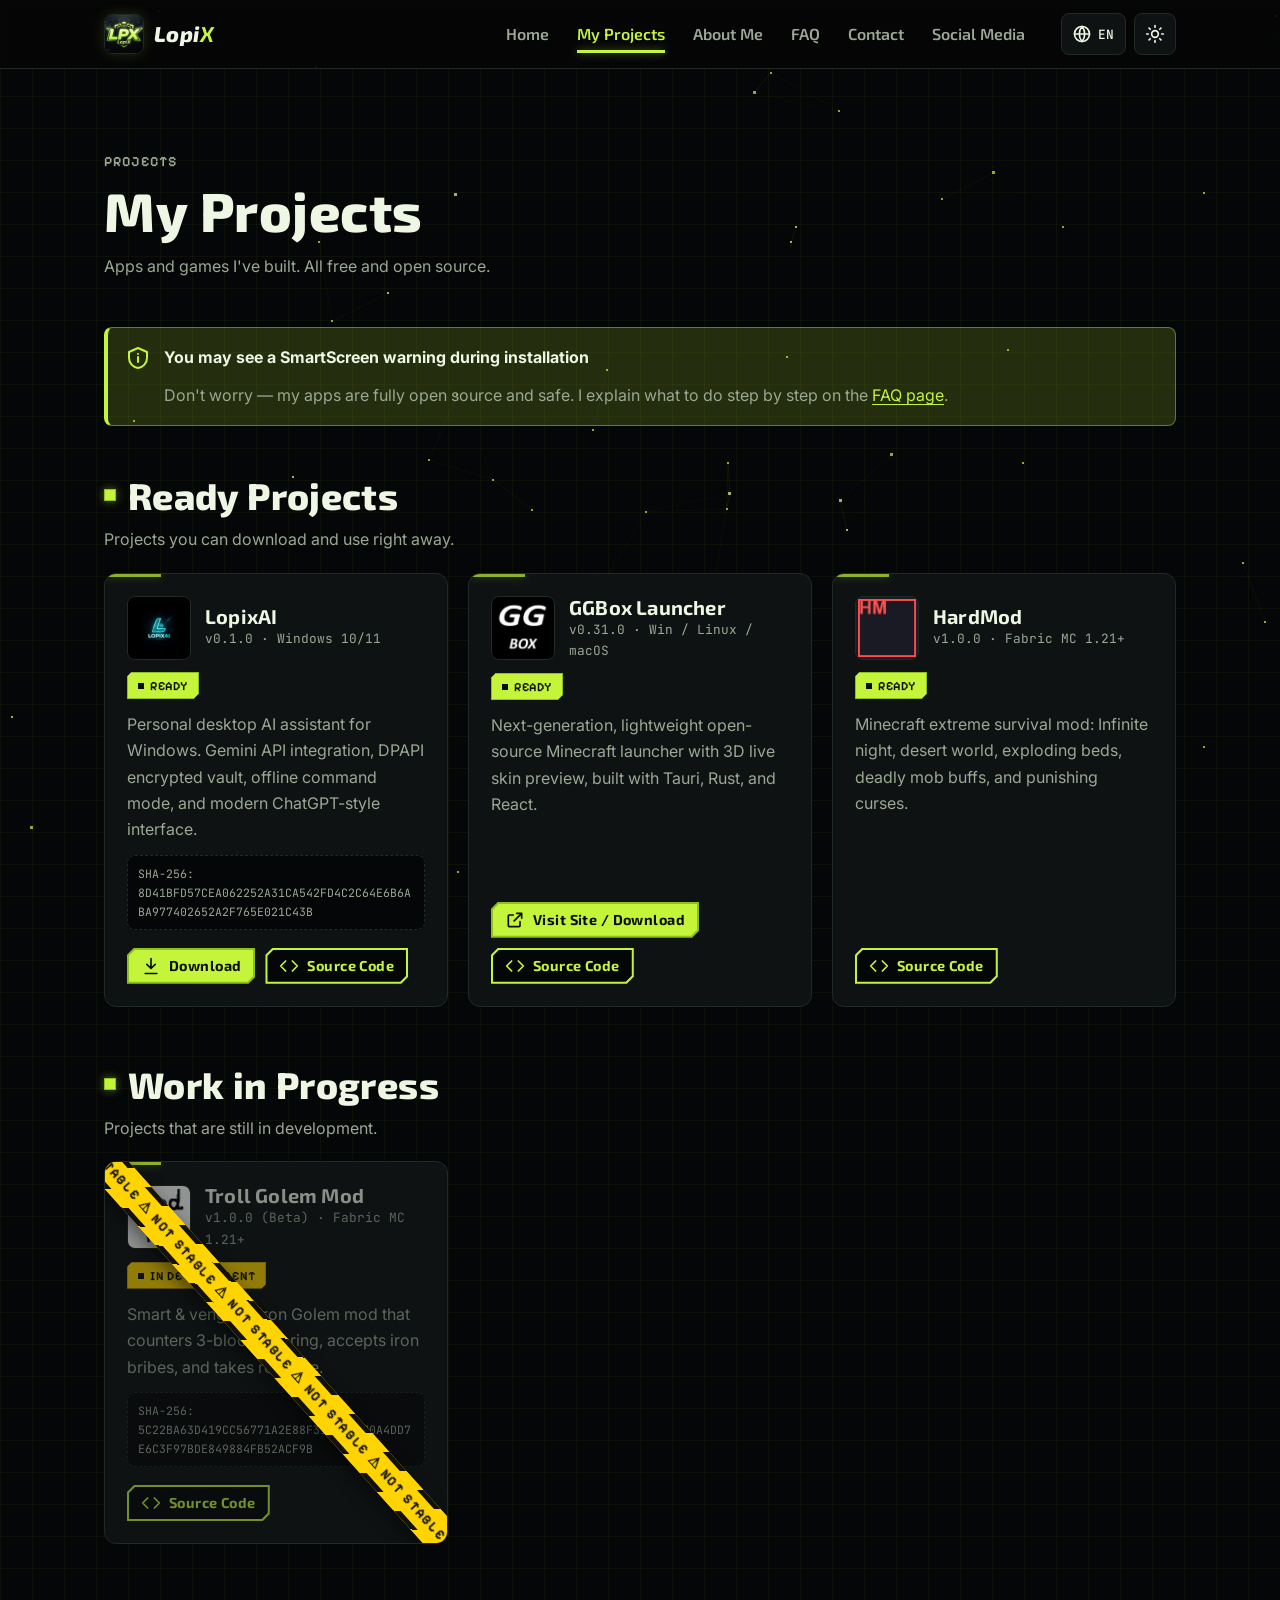
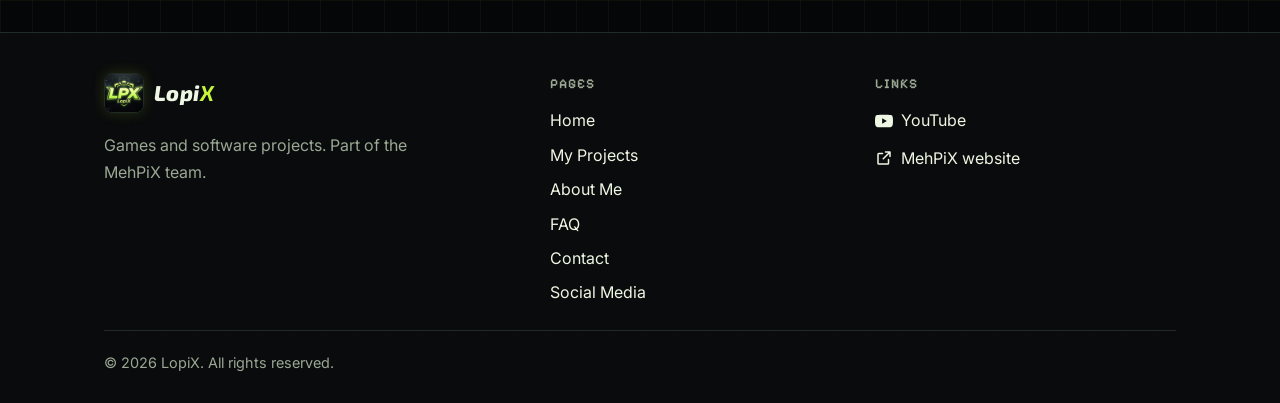
==== projelerim.html @ 720c4a27 "feat: LopiX resmi web sitesi ve projeleri yayinlandi (v1.0.0)" ====
﻿<!doctype html>
<html lang="tr" data-theme="dark" data-i18n-title="title.projects">
<head>
  <meta charset="utf-8">
  <meta name="viewport" content="width=device-width, initial-scale=1">
  <title>Projelerim — LopiX</title>
  <meta name="description" content="LopiX'in geliştirdiği uygulamalar ve oyunlar. Hepsi ücretsiz ve açık kaynaklı." data-i18n-attr="content:desc.projects">
  <!-- SEO ve paylaşım önizlemesi. lopixsite.github.io yazan yerleri gerçek site adresiyle değiştir (README: "Site adresini yazmak") -->
  <link rel="canonical" href="https://lopixsite.github.io/projelerim.html">
  <meta property="og:type" content="website">
  <meta property="og:site_name" content="LopiX">
  <meta property="og:locale" content="tr_TR">
  <meta property="og:title" content="Projelerim — LopiX">
  <meta property="og:description" content="LopiX'in geliştirdiği uygulamalar ve oyunlar. Hepsi ücretsiz ve açık kaynaklı.">
  <meta property="og:url" content="https://lopixsite.github.io/projelerim.html">
  <meta property="og:image" content="https://lopixsite.github.io/assets/img/og-image.jpg">
  <meta property="og:image:width" content="1200">
  <meta property="og:image:height" content="630">
  <meta property="og:image:alt" content="LopiX logosu ve &quot;Oyun ve yazılım projeleri&quot; yazısı">
  <meta name="twitter:card" content="summary_large_image">
  <link rel="icon" href="favicon.ico" sizes="any">
  <link rel="icon" type="image/png" sizes="32x32" href="assets/img/favicon-32.png">
  <link rel="apple-touch-icon" href="assets/img/apple-touch-icon.png">
  <meta name="theme-color" content="#050607">
  <script src="assets/js/boot.js"></script>
  <link rel="preconnect" href="https://fonts.googleapis.com">
  <link rel="preconnect" href="https://fonts.gstatic.com" crossorigin>
  <link rel="stylesheet" href="https://fonts.googleapis.com/css2?family=Exo+2:ital,wght@0,600;0,700;0,800;1,800&family=Inter:wght@400;500;600;700&family=JetBrains+Mono:wght@500&family=Pixelify+Sans:wght@500;600;700&display=swap">
  <link rel="stylesheet" href="assets/css/style.css">
  <script src="assets/js/main.js" defer></script>
</head>
<body data-page="projects">
  <header class="site-header" data-layout="header"></header>

  <main id="main">
    <div class="container page-head">
      <div class="section-head">
        <p class="eyebrow" data-i18n="projects.eyebrow">Projeler</p>
        <h1 data-i18n="nav.projects">Projelerim</h1>
        <p data-i18n="projects.lead">Geliştirdiğim uygulamalar ve oyunlar. Hepsi ücretsiz ve açık kaynaklı.</p>
      </div>
    </div>

    <section class="section">
      <div class="container">
        <div class="notice">
          <span data-icon="info"></span>
          <div class="stack">
            <strong data-i18n="smartscreen.title">Kurulumda SmartScreen uyarısı çıkabilir</strong>
            <p data-i18n-html="smartscreen.text">Korkmayın; uygulamalarım tamamen açık kaynaklı ve güvenlidir. Ne yapmanız gerektiğini <a href="sss.html#smartscreen">SSS sayfasında</a> adım adım anlattım.</p>
          </div>
        </div>

        <!--
          YENİ PROJE KARTI NASIL EKLENİR?
          Aşağıdaki şablonu kopyalayıp ilgili bölümün <div class="grid project-grid"> etiketinin içine yapıştır.
          Kart eklenince o bölümdeki "Yakında" kutusu kendiliğinden kaybolur.
          - Logo: assets/img/ klasörüne 256x256 boyutunda koy
          - İndir: https://github.com/<kullanıcı>/<repo>/releases/download/<etiket>/<dosya>
          - Sürüm Notları: https://github.com/<kullanıcı>/<repo>/releases/tag/<etiket>
          - SHA-256: PowerShell'de  Get-FileHash dosya.exe  komutuyla bulunur
          - Kararsız bir proje için <article> etiketine "card--taped" sınıfı ve içine
            <div class="tape" data-tape aria-hidden="true"></div> ekle

          <article class="card">
            <div class="card__head">
              <img class="card__logo" src="assets/img/PROJE-LOGO.png" alt="" width="64" height="64">
              <div>
                <h3>Proje Adı</h3>
                <p class="card__meta">v1.0.0 · Windows</p>
              </div>
            </div>
            <span class="badge badge--ready" data-i18n="badge.ready">Hazır</span>
            <p>Projenin kısa açıklaması.</p>
            <code class="hash">SHA-256: ...</code>
            <div class="card__actions">
              <a class="btn btn--primary btn--sm" href="İNDİRME-LİNKİ"><span data-icon="download"></span><span data-i18n="projects.download">İndir</span></a>
              <a class="btn btn--sm" href="KAYNAK-KODU-LİNKİ" target="_blank" rel="noopener"><span data-icon="code"></span><span data-i18n="projects.source">Kaynak Kodu</span></a>
              <a class="btn btn--quiet btn--sm" href="SÜRÜM-NOTLARI-LİNKİ" target="_blank" rel="noopener"><span data-icon="notes"></span><span data-i18n="projects.notes">Sürüm Notları</span></a>
            </div>
          </article>
        -->

        <div class="project-section" style="margin-top: 48px">
          <div class="section-head">
            <h2 class="section-title" data-i18n="projects.ready">Hazır Projeler</h2>
            <p data-i18n="projects.readyText">İndirip hemen kullanabileceğiniz projeler.</p>
          </div>
          <div class="grid project-grid">
            <article class="card">
              <div class="card__head">
                <img class="card__logo" src="assets/img/lopixai-icon.png" alt="LopixAI" width="64" height="64">
                <div>
                  <h3>LopixAI</h3>
                  <p class="card__meta">v0.1.0 · Windows 10/11</p>
                </div>
              </div>
              <span class="badge badge--ready" data-i18n="badge.ready">Hazır</span>
              <p data-i18n="projects.lopixai.desc">Windows için yerel ve akıllı masaüstü yapay zeka asistanı. Gemini API entegrasyonu, çevrimdışı komut modu, DPAPI şifreli kasa ve ChatGPT tarzı modern arayüz.</p>
              <code class="hash">SHA-256: 8D41BFD57CEA062252A31CA542FD4C2C64E6B6ABA977402652A2F765E021C43B</code>
              <div class="card__actions">
                <a class="btn btn--primary btn--sm" href="https://github.com/LopixSite/LopixAI/releases" target="_blank" rel="noopener"><span data-icon="download"></span><span data-i18n="projects.download">İndir</span></a>
                <a class="btn btn--sm" href="https://github.com/LopixSite/LopixAI" target="_blank" rel="noopener"><span data-icon="code"></span><span data-i18n="projects.source">Kaynak Kodu</span></a>
              </div>
            </article>

            <article class="card">
              <div class="card__head">
                <img class="card__logo" src="assets/img/ggbox-icon.png" alt="GGBox Launcher" width="64" height="64">
                <div>
                  <h3>GGBox Launcher</h3>
                  <p class="card__meta">v0.31.0 · Win / Linux / macOS</p>
                </div>
              </div>
              <span class="badge badge--ready" data-i18n="badge.ready">Hazır</span>
              <p data-i18n="projects.ggbox.desc">Tauri, Rust ve React ile geliştirilmiş yeni nesil, yüksek performanslı, 3D canlı skin önizleyicili ve açık kaynak Minecraft başlatıcısı.</p>
              <div class="card__actions">
                <a class="btn btn--primary btn--sm" href="https://ggboxmc.github.io" target="_blank" rel="noopener"><span data-icon="external"></span><span data-i18n="projects.visit">Siteye Git / İndir</span></a>
                <a class="btn btn--sm" href="https://github.com/ggboxmc/ggboxmc.github.io" target="_blank" rel="noopener"><span data-icon="code"></span><span data-i18n="projects.source">Kaynak Kodu</span></a>
              </div>
            </article>

            <article class="card">
              <div class="card__head">
                <img class="card__logo" src="assets/img/hardmod-icon.png" alt="HardMod" width="64" height="64">
                <div>
                  <h3>HardMod</h3>
                  <p class="card__meta">v1.0.0 · Fabric MC 1.21+</p>
                </div>
              </div>
              <span class="badge badge--ready" data-i18n="badge.ready">Hazır</span>
              <p data-i18n="projects.hardmod.desc">Minecraft ekstrem hayatta kalma modu: Sonsuz gece, çöl dünyası, patlayan yataklar, ölümcül mob güçlendirmeleri ve acımasız lanetler.</p>
              <div class="card__actions">
                <a class="btn btn--sm" href="https://github.com/LopixSite/HardMod" target="_blank" rel="noopener"><span data-icon="code"></span><span data-i18n="projects.source">Kaynak Kodu</span></a>
              </div>
            </article>
          </div>
          <div class="empty-state">
            <span class="empty-state__icon" data-icon="box"></span>
            <h3 data-i18n="projects.emptyReady">Henüz hazır proje yok</h3>
            <p data-i18n="projects.emptyText">Yeni projeler eklendikçe bu bölümde görünecek.</p>
            <span class="badge badge--soon" data-i18n="badge.soon">Yakında</span>
          </div>
        </div>

        <div class="project-section">
          <div class="section-head">
            <h2 class="section-title" data-i18n="projects.wip">Üzerinde Çalıştığım Projeler</h2>
            <p data-i18n="projects.wipText">Henüz geliştirme aşamasında olan projeler.</p>
          </div>
          <div class="grid project-grid">
            <article class="card card--taped">
              <div class="tape" data-tape aria-hidden="true"></div>
              <div class="card__head">
                <img class="card__logo" src="assets/img/trollgolem-icon.png" alt="Troll Golem Mod" width="64" height="64">
                <div>
                  <h3>Troll Golem Mod</h3>
                  <p class="card__meta">v1.0.0 (Beta) · Fabric MC 1.21+</p>
                </div>
              </div>
              <span class="badge badge--wip" data-i18n="badge.wip">Geliştiriliyor</span>
              <p data-i18n="projects.trollgolem.desc">3 blok kule yapıp saldıran oyuncuları cezalandıran, demir rüşvetini kabul eden ve zekice intikam alan akıllı Demir Golem Fabric modu.</p>
              <code class="hash">SHA-256: 5C22BA63D419CC56771A2E88F318725770A4DD7E6C3F97BDE849884FB52ACF9B</code>
              <div class="card__actions">
                <a class="btn btn--sm" href="https://github.com/LopixSite/TrollGolemMod" target="_blank" rel="noopener"><span data-icon="code"></span><span data-i18n="projects.source">Kaynak Kodu</span></a>
              </div>
            </article>
          </div>
          <div class="empty-state">
            <span class="empty-state__icon" data-icon="code"></span>
            <h3 data-i18n="projects.emptyWip">Şu an burada bir şey yok</h3>
            <p data-i18n="projects.emptyText">Yeni projeler eklendikçe bu bölümde görünecek.</p>
            <span class="badge badge--soon" data-i18n="badge.soon">Yakında</span>
          </div>
        </div>
      </div>
    </section>
  </main>

  <footer class="site-footer" data-layout="footer"></footer>
</body>
</html>
---- assets/css/style.css ----
/* =========================================================
   LopiX — Ortak stil dosyası (tasarım sistemi)
   Bütün sayfalar bu dosyayı kullanır.
   Renkleri değiştirmek için sadece aşağıdaki değişkenleri düzenle.

   Not: Kenar boşlukları "left/right" yerine "inline-start/end" ile yazıldı.
   Böylece Arapça gibi sağdan sola yazılan dillerde sayfa kendiliğinden aynalanır.
   ========================================================= */

/* ---------- 1) Renk ve ölçü değişkenleri ---------- */

/* Koyu tema (varsayılan): siyah zemin + logodan alınan neon lime */
:root {
  --bg: #050607;             /* sayfa zemini: siyah */
  --bg-soft: #0a0d0e;        /* hafif açık zemin (bölüm arkaları) */
  --surface: #0e1213;        /* kart zemini */
  --surface-2: #141a1b;      /* kartın üzerine gelinince */
  --border: #1f2b24;         /* çizgiler (yeşile çalan koyu gri) */
  --text: #eef6e4;           /* ana yazı */
  --text-muted: #9aa894;     /* soluk yazı */

  --lime: #c4f53a;           /* neon lime (logonun ana rengi) */
  --lime-bright: #e8fb8c;    /* lime'ın parlayan açık tonu (logonun ortası) */
  --lime-deep: #8cc21a;      /* lime'ın koyu kenarı (pixel bloklar) */

  --accent-text: var(--lime);      /* yazı olarak kullanılan vurgu */
  --on-accent: #0a0f02;            /* lime zemin üstündeki yazı */
  --glow: rgba(196, 245, 58, .45);
  --glow-soft: rgba(196, 245, 58, .16);
  --grid-line: rgba(196, 245, 58, .045);  /* arka plandaki pixel ızgara */
  --header-bg: rgba(5, 6, 7, .8);

  --tape: #ffd400;           /* polis bandı sarısı */
  --tape-dark: #111;
  --success: #4ee6a0;        /* form: başarı */
  --danger: #ff6b6b;         /* form: hata */

  --font-display: 'Exo 2', 'Segoe UI', system-ui, sans-serif;
  --font-body: 'Inter', 'Inter Fallback', 'Segoe UI', system-ui, sans-serif;
  --font-pixel: 'Pixelify Sans', ui-monospace, 'Consolas', monospace;  /* pixel yazı tipi: Türkçe ve Kiril harflerini de içerir */
  --font-mono: 'JetBrains Mono', ui-monospace, 'Consolas', monospace;

  --radius: 12px;
  --radius-sm: 8px;
  --cut: 10px;               /* düğme ve rozetlerin kesik (pixel) köşe boyu */
  --container: 1120px;
  --gutter: 16px;
  --header-h: 68px;

  color-scheme: dark;
}

/* Açık tema: dolgu olarak neon lime aynı kalır (üstündeki yazı koyu),
   yazı olarak kullanılan lime ise beyaz zeminde okunsun diye koyu zeytin yeşilidir. */
:root[data-theme="light"] {
  --bg: #f5f9ee;
  --bg-soft: #ecf3df;
  --surface: #ffffff;
  --surface-2: #f3f8e8;
  --border: #d5e4b8;
  --text: #11160a;
  --text-muted: #4b5a3c;

  --lime: #c4f53a;
  --lime-bright: #e8fb8c;
  --lime-deep: #5c8f00;

  --accent-text: #3f6a00;
  --on-accent: #0a0f02;
  --glow: rgba(140, 194, 26, .4);
  --glow-soft: rgba(140, 194, 26, .16);
  --grid-line: rgba(63, 106, 0, .06);
  --header-bg: rgba(245, 249, 238, .85);

  --success: #0f7a46;
  --danger: #c42020;

  color-scheme: light;
}

@media (min-width: 768px) {
  :root { --gutter: 24px; }
}

/* ---------- 2) Temel ayarlar ---------- */

/* Inter indirilene kadar kullanılan yedek yazı tipi: Arial, Inter'in ölçülerine göre büyütülür.
   Böylece Inter gelince satırlar yeniden dizilmez ve sayfa kaymaz. Arial'ı olmayan cihazlarda
   (örn. Android) bu satır atlanır, sıradaki yazı tipi kullanılır. */
@font-face {
  font-family: 'Inter Fallback';
  src: local('Arial'), local('ArialMT');
  size-adjust: 107.4%;
  ascent-override: 90.2%;
  descent-override: 22.48%;
  line-gap-override: 0%;
}

*, *::before, *::after { box-sizing: border-box; }

html { -webkit-text-size-adjust: 100%; scroll-behavior: smooth; scroll-padding-top: calc(var(--header-h) + 12px); }

body {
  margin: 0;
  min-height: 100vh;
  display: flex;
  flex-direction: column;
  background-color: var(--bg);
  /* Hafif pixel ızgara deseni */
  background-image:
    linear-gradient(var(--grid-line) 1px, transparent 1px),
    linear-gradient(90deg, var(--grid-line) 1px, transparent 1px);
  background-size: 32px 32px;
  color: var(--text);
  font-family: var(--font-body);
  font-size: 16px;
  line-height: 1.65;
  overflow-x: hidden;
  transition: background-color .25s, color .25s;
}

main { flex: 1; position: relative; z-index: 1; }

img, svg { display: block; max-width: 100%; }

h1, h2, h3, h4 {
  margin: 0;
  font-family: var(--font-display);
  font-weight: 800;
  line-height: 1.15;
  letter-spacing: .01em;
}
h1 { font-size: clamp(2rem, 6vw, 3.4rem); }
h2 { font-size: clamp(1.6rem, 4vw, 2.3rem); }
h3 { font-size: 1.25rem; font-weight: 700; }

p { margin: 0; }

a { color: var(--accent-text); text-underline-offset: 3px; }

:focus-visible {
  outline: 2px solid var(--accent-text);
  outline-offset: 3px;
  border-radius: 4px;
}

::selection { background: var(--lime); color: var(--on-accent); }

/* Lime vurgulu yazı (örn. başlıktaki bir kelime) */
.hl { color: var(--accent-text); }
:root:not([data-theme="light"]) .hl { text-shadow: 0 0 18px var(--glow); }

/* Ekran okuyucular için görünmez ama okunur metin */
.sr-only {
  position: absolute; width: 1px; height: 1px; padding: 0; margin: -1px;
  overflow: hidden; clip: rect(0 0 0 0); white-space: nowrap; border: 0;
}

/* Klavye kullanıcıları için "içeriğe geç" linki */
.skip-link {
  position: absolute; inset-inline-start: 12px; top: -60px; z-index: 100;
  padding: 10px 14px; border-radius: var(--radius-sm);
  background: var(--lime); color: var(--on-accent); font-weight: 700;
  text-decoration: none; transition: top .2s;
}
.skip-link:focus { top: 12px; }

/* ---------- 3) Yerleşim yardımcıları ---------- */

.container {
  width: 100%;
  max-width: var(--container);
  margin-inline: auto;
  padding-inline: var(--gutter);
}

.section { padding-block: clamp(48px, 8vw, 88px); }
.section--soft { background: color-mix(in srgb, var(--bg-soft) 85%, transparent); }

.section-head { margin-bottom: 32px; max-width: 640px; }
.section-head p { margin-top: 10px; color: var(--text-muted); }

/* Başlığın önündeki küçük lime pixel kare */
.section-title { display: flex; align-items: center; gap: 12px; }
.section-title::before {
  content: "";
  flex: none;
  width: 12px; height: 12px;
  background: var(--lime);
  box-shadow: 0 0 10px var(--glow);
  border: 1px solid var(--lime-deep);
}

/* Küçük üst etiket: pixel yazı tipiyle */
.eyebrow {
  font-family: var(--font-pixel);
  font-size: .88rem;
  font-weight: 600;
  line-height: 1.5;
  letter-spacing: .08em;
  text-transform: uppercase;
  color: var(--accent-text);
}

.grid {
  display: grid;
  gap: 20px;
  grid-template-columns: repeat(auto-fill, minmax(min(100%, 260px), 1fr));
}

.stack > * + * { margin-top: 12px; }

/* ---------- 4) Düğmeler ---------- */

/* Köşeleri pixel gibi kesik düğmeler (clip-path ile) */
.btn {
  --btn-bg: transparent;
  --btn-fg: var(--accent-text);
  --btn-border: var(--accent-text);
  position: relative;
  display: inline-flex;
  align-items: center;
  justify-content: center;
  gap: 8px;
  min-height: 44px;
  padding: 10px 22px;
  border: 0;
  background: var(--btn-border);
  color: var(--btn-fg);
  font-family: var(--font-display);
  font-size: 1rem;
  font-weight: 700;
  letter-spacing: .03em;
  text-decoration: none;
  cursor: pointer;
  clip-path: polygon(var(--cut) 0, 100% 0, 100% calc(100% - var(--cut)), calc(100% - var(--cut)) 100%, 0 100%, 0 var(--cut));
  isolation: isolate;
  transition: transform .15s, filter .2s, color .2s;
}
/* İç dolgu: kenarlık rengi 2px görünsün diye bir kat içeride */
.btn::before {
  content: "";
  position: absolute;
  inset: 2px;
  z-index: -1;
  background: var(--btn-bg);
  clip-path: polygon(calc(var(--cut) - 1px) 0, 100% 0, 100% calc(100% - var(--cut) + 1px), calc(100% - var(--cut) + 1px) 100%, 0 100%, 0 calc(var(--cut) - 1px));
  transition: background-color .2s;
}
.btn:not(.btn--primary)::before { background: var(--bg); }
.btn svg { width: 20px; height: 20px; flex: none; }

.btn:hover { transform: translateY(-2px); filter: drop-shadow(0 0 10px var(--glow)); }
.btn:active { transform: translateY(0); }
.btn:focus-visible { outline-offset: 4px; border-radius: 0; }

/* Ana düğme: lime dolgu */
.btn--primary { --btn-bg: var(--lime); --btn-fg: var(--on-accent); --btn-border: var(--lime-deep); }
.btn--primary:hover { --btn-bg: var(--lime-bright); }

/* Çerçeveli düğme (varsayılan .btn): üzerine gelince içi hafif lime'a boyanır */
.btn:not(.btn--primary):hover::before { background: color-mix(in srgb, var(--lime) 12%, var(--bg)); }

/* Sade düğme: çerçevesiz, soluk */
.btn--quiet { --btn-border: var(--border); --btn-fg: var(--text); }
.btn--quiet:hover { --btn-border: var(--accent-text); }

.btn--sm { min-height: 36px; padding: 6px 14px; font-size: .9rem; --cut: 7px; }

.btn[disabled], .btn[aria-disabled="true"] {
  opacity: .45; cursor: not-allowed; pointer-events: none;
}

/* Yuvarlak ikon düğmesi (tema, menü) */
.icon-btn {
  display: inline-grid;
  place-items: center;
  width: 42px; height: 42px;
  padding: 0;
  border: 1px solid var(--border);
  border-radius: var(--radius-sm);
  background: var(--surface);
  color: var(--text);
  cursor: pointer;
  transition: border-color .2s, color .2s, box-shadow .2s;
}
.icon-btn:hover { border-color: var(--accent-text); color: var(--accent-text); box-shadow: 0 0 12px var(--glow-soft); }
.icon-btn svg { width: 20px; height: 20px; }

/* Tema düğmesi: koyu temada güneş (açık temaya geç), açık temada ay görünür */
.theme-toggle .icon-moon { display: none; }
:root[data-theme="light"] .theme-toggle .icon-sun { display: none; }
:root[data-theme="light"] .theme-toggle .icon-moon { display: block; }

/* ---------- 5) Menü (header) ---------- */

.site-header {
  position: sticky;
  top: 0;
  z-index: 50;
  background: var(--header-bg);
  backdrop-filter: blur(12px);
  -webkit-backdrop-filter: blur(12px);
  border-bottom: 1px solid var(--border);
  /* Menü main.js ile sonradan çizilir; yeri baştan ayrılır ki sayfa açılırken içerik aşağı kaymasın */
  min-height: calc(var(--header-h) + 1px);
}

.header-inner {
  display: flex;
  align-items: center;
  gap: 16px;
  min-height: var(--header-h);
}

.brand {
  display: inline-flex;
  align-items: center;
  gap: 10px;
  color: var(--text);
  text-decoration: none;
  font-family: var(--font-display);
  font-size: 1.35rem;
  font-weight: 800;
  font-style: italic;
  letter-spacing: .02em;
}
.brand img {
  width: 40px; height: 40px;
  border-radius: var(--radius-sm);
  border: 1px solid var(--border);
  box-shadow: 0 0 14px var(--glow-soft);
}
.brand b { color: var(--accent-text); }

.site-nav { margin-inline-start: auto; }
.site-nav ul { display: flex; gap: 4px; margin: 0; padding: 0; list-style: none; }
.site-nav a {
  position: relative;
  display: block;
  padding: 8px 12px;
  color: var(--text-muted);
  font-family: var(--font-display);
  font-weight: 600;
  text-decoration: none;
  white-space: nowrap;
  transition: color .2s;
}
.site-nav a::after {
  content: "";
  position: absolute;
  inset-inline: 12px;
  bottom: 2px;
  height: 3px;
  background: var(--lime);
  box-shadow: 0 0 8px var(--glow);
  transform: scaleX(0);
  transition: transform .2s;
}
.site-nav a:hover { color: var(--text); }
.site-nav a:hover::after { transform: scaleX(.5); }
.site-nav a[aria-current="page"] { color: var(--accent-text); }
.site-nav a[aria-current="page"]::after { transform: scaleX(1); }

.header-controls { display: flex; align-items: center; gap: 8px; }
.site-nav + .header-controls { margin-inline-start: 8px; }
.nav-toggle { display: none; }

/* Dar ekranlarda menü, hamburger düğmesiyle açılan bir panele dönüşür */
@media (max-width: 1080px) {
  .nav-toggle { display: inline-grid; }
  .site-nav + .header-controls { margin-inline-start: auto; }
  .site-nav {
    position: absolute;
    top: 100%;
    inset-inline: 0;
    margin: 0;
    background: var(--bg);
    border-bottom: 1px solid var(--border);
    box-shadow: 0 16px 32px rgba(0, 0, 0, .35);
    display: none;
  }
  .site-nav.is-open { display: block; }
  .site-nav ul { flex-direction: column; padding: 8px var(--gutter) 16px; gap: 0; }
  .site-nav a { padding: 12px 4px; font-size: 1.05rem; border-bottom: 1px solid var(--border); }
  .site-nav li:last-child a { border-bottom: 0; }
  .site-nav a::after { inset-inline: auto; inset-inline-start: -10px; bottom: 12px; top: 12px; width: 3px; height: auto; transform: scaleY(0); }
  .site-nav a[aria-current="page"]::after { transform: scaleY(1); }
  .site-nav a:hover::after { transform: scaleY(.5); }
}

/* ---------- 5b) Dil seçici ---------- */

.lang-switch { position: relative; }

/* Dünya ikonu + dil kodu (örn. "TR") */
.lang-toggle { width: auto; gap: 6px; padding-inline: 10px; display: inline-flex; align-items: center; }
.lang-toggle__code { font-family: var(--font-mono); font-size: .8rem; font-weight: 500; letter-spacing: .04em; }

.lang-menu {
  position: absolute;
  top: calc(100% + 10px);
  inset-inline-end: 0;
  z-index: 60;
  width: min(340px, calc(100vw - 2 * var(--gutter)));
  max-height: min(80vh, 560px);
  overflow-y: auto;
  padding: 12px;
  border: 1px solid var(--border);
  border-radius: var(--radius);
  background: var(--surface);
  box-shadow: 0 18px 40px rgba(0, 0, 0, .4), 0 0 0 1px var(--glow-soft);
}
.lang-menu[hidden] { display: none; }
.lang-menu__title {
  margin: 2px 6px 10px;
  font-family: var(--font-pixel);
  font-size: .85rem;
  font-weight: 600;
  letter-spacing: .08em;
  text-transform: uppercase;
  color: var(--text-muted);
}
.lang-menu ul {
  display: grid;
  grid-template-columns: 1fr 1fr;
  gap: 4px;
  margin: 0;
  padding: 0;
  list-style: none;
}

.lang-option {
  display: flex;
  align-items: center;
  gap: 8px;
  width: 100%;
  padding: 8px 10px;
  border: 1px solid transparent;
  border-radius: var(--radius-sm);
  background: none;
  color: var(--text);
  font: inherit;
  font-size: .95rem;
  text-align: start;
  cursor: pointer;
  transition: background-color .15s, border-color .15s, color .15s;
}
.lang-option:hover,
.lang-option:focus-visible { background: var(--surface-2); border-color: var(--border); outline: none; }
.lang-option__code {
  flex: none;
  min-width: 2.2em;
  font-family: var(--font-mono);
  font-size: .72rem;
  color: var(--text-muted);
}
.lang-option__name { flex: 1; min-width: 0; overflow: hidden; text-overflow: ellipsis; white-space: nowrap; }
.lang-option svg { width: 16px; height: 16px; flex: none; visibility: hidden; }
.lang-option[aria-current="true"] { color: var(--accent-text); border-color: color-mix(in srgb, var(--accent-text) 45%, var(--border)); background: var(--glow-soft); }
.lang-option[aria-current="true"] .lang-option__code { color: var(--accent-text); }
.lang-option[aria-current="true"] svg { visibility: visible; }

/* ---------- 5c) Dile özel ayarlar ---------- */

/* Türkçe dışındaki bir dil seçiliyse, çeviriler yüklenene kadar sayfa gizli kalır
   (önce Türkçe görünüp sonra değişmesin diye). JavaScript çalışmazsa
   1,5 saniye sonra sayfa kendiliğinden görünür; site hiçbir durumda boş kalmaz. */
.i18n-pending body { opacity: 0; animation: i18n-reveal 0s 1.5s forwards; }
@keyframes i18n-reveal { to { opacity: 1; } }

/* Arapça: harfler birbirine bağlanarak yazılır; harf aralığı bu bağları koparır */
[dir="rtl"] :is(h1, h2, h3, h4, .btn, .eyebrow, .badge, .footer-title, .site-nav a, .tape, .lang-menu__title) {
  letter-spacing: 0;
}

/* Japonca, Korece, Çince, Hintçe ve Arapçada büyük harf yoktur; pixel yazı tipinde
   bu harfler de bulunmadığı için etiketler okunaklı sistem yazı tipine geçer */
:is(:lang(ja), :lang(ko), :lang(zh), :lang(hi), :lang(ar)) :is(.eyebrow, .badge, .footer-title, .tape, .lang-menu__title, .game__title, .game__hud, .game__newbest) {
  font-family: var(--font-body);
  font-weight: 700;
  letter-spacing: .02em;
}

/* ---------- 6) Alt bilgi (footer) ---------- */

.site-footer {
  position: relative;
  z-index: 1;
  margin-top: auto;
  border-top: 1px solid var(--border);
  background: color-mix(in srgb, var(--bg-soft) 90%, transparent);
}

.footer-inner {
  display: grid;
  gap: 24px;
  padding-block: 40px 28px;
}
@media (min-width: 760px) {
  .footer-inner { grid-template-columns: 1.4fr 1fr 1fr; align-items: start; }
}

.footer-brand p { margin-top: 12px; color: var(--text-muted); max-width: 340px; }
.footer-title {
  margin-bottom: 12px;
  font-family: var(--font-pixel);
  font-size: .85rem;
  font-weight: 600;
  letter-spacing: .08em;
  text-transform: uppercase;
  color: var(--text-muted);
}
.footer-links { margin: 0; padding: 0; list-style: none; display: grid; gap: 8px; }
.footer-links a {
  display: inline-flex; align-items: center; gap: 8px;
  color: var(--text); text-decoration: none;
}
.footer-links a:hover { color: var(--accent-text); }
.footer-links svg { width: 18px; height: 18px; }

.footer-copy {
  grid-column: 1 / -1;
  padding-top: 20px;
  border-top: 1px solid var(--border);
  color: var(--text-muted);
  font-size: .9rem;
}

/* ---------- 7) Kartlar ---------- */

.card {
  position: relative;
  display: flex;
  flex-direction: column;
  gap: 12px;
  padding: 22px;
  border: 1px solid var(--border);
  border-radius: var(--radius);
  background: var(--surface);
  overflow: hidden;
  transition: transform .2s, border-color .2s, box-shadow .2s, background-color .2s;
}
/* Kartın üst köşesindeki ince lime çizgi (logodaki açılı çizgilere gönderme) */
.card::before {
  content: "";
  position: absolute;
  top: 0;
  inset-inline-start: 0;
  width: 56px;
  height: 3px;
  background: var(--lime);
  box-shadow: 0 0 10px var(--glow);
  opacity: .7;
  transition: width .3s, opacity .2s;
}
.card p { color: var(--text-muted); }
.card h3 { color: var(--text); }

/* Tıklanabilir kart: üzerine gelince yükselir ve parlar */
a.card, .card--hover { color: inherit; text-decoration: none; }
a.card:hover, .card--hover:hover {
  transform: translateY(-4px);
  border-color: color-mix(in srgb, var(--accent-text) 60%, var(--border));
  background: var(--surface-2);
  box-shadow: 0 12px 32px var(--glow-soft);
}
a.card:hover::before, .card--hover:hover::before { width: 100%; opacity: 1; }

.card__head { display: flex; align-items: center; gap: 14px; }
.card__logo {
  width: 64px; height: 64px; flex: none;
  border-radius: var(--radius-sm);
  border: 1px solid var(--border);
  object-fit: cover;
  background: var(--bg);
}
.card__meta {
  font-family: var(--font-mono);
  font-size: .8rem;
  color: var(--text-muted);
}
.card__actions { display: flex; flex-wrap: wrap; gap: 10px; margin-top: auto; padding-top: 6px; }

/* Kartın sağ üst köşesindeki ok (link kartları için) */
.card__arrow {
  position: absolute;
  top: 18px;
  inset-inline-end: 18px;
  width: 22px; height: 22px;
  color: var(--text-muted);
  transition: transform .2s, color .2s;
}
[dir="rtl"] .card__arrow { transform: scaleX(-1); }
a.card:hover .card__arrow { color: var(--accent-text); transform: translate(3px, -3px); }
[dir="rtl"] a.card:hover .card__arrow { transform: scaleX(-1) translate(3px, -3px); }

/* Kartın altındaki SHA-256 parmak izi satırı */
.hash {
  display: block;
  padding: 8px 10px;
  border-radius: var(--radius-sm);
  background: var(--bg);
  border: 1px dashed var(--border);
  font-family: var(--font-mono);
  font-size: .72rem;
  color: var(--text-muted);
  overflow-wrap: anywhere;
}

/* ---------- 8) Rozetler ---------- */

.badge {
  display: inline-flex;
  align-items: center;
  gap: 6px;
  width: fit-content;
  padding: 5px 10px 4px;
  font-family: var(--font-pixel);
  font-size: .78rem;
  font-weight: 600;
  line-height: 1.3;
  letter-spacing: .06em;
  text-transform: uppercase;
  background: var(--surface-2);
  color: var(--text-muted);
  border: 1px solid var(--border);
  --cut: 5px;
  clip-path: polygon(var(--cut) 0, 100% 0, 100% calc(100% - var(--cut)), calc(100% - var(--cut)) 100%, 0 100%, 0 var(--cut));
}
.badge::before { content: ""; width: 6px; height: 6px; background: currentColor; }

.badge--ready { color: var(--on-accent); background: var(--lime); border-color: var(--lime-deep); }
.badge--wip { color: var(--tape-dark); background: var(--tape); border-color: #c9a700; }
.badge--soon { color: var(--text-muted); }

/* ---------- 9) "STABİL DEĞİL" polis bandı ---------- */

.card--taped { overflow: hidden; }
/* Bant varken kartın içeriği hafif soluk ve tıklanamaz görünür */
.card--taped > :not(.tape) { opacity: .55; }

.tape {
  position: absolute;
  top: 50%;
  left: 50%;
  z-index: 2;
  width: 140%;
  padding: 7px 0;
  background:
    repeating-linear-gradient(-45deg, var(--tape) 0 18px, var(--tape-dark) 18px 36px) top / 100% 5px no-repeat,
    repeating-linear-gradient(-45deg, var(--tape) 0 18px, var(--tape-dark) 18px 36px) bottom / 100% 5px no-repeat,
    var(--tape);
  color: var(--tape-dark);
  font-family: var(--font-pixel);
  font-size: .85rem;
  font-weight: 700;
  letter-spacing: .12em;
  text-align: center;
  white-space: nowrap;
  overflow: hidden;
  transform: translate(-50%, -50%) rotate(-18deg);
  box-shadow: 0 6px 18px rgba(0, 0, 0, .45);
  pointer-events: none;
}

/* ---------- 10) Pixel yazı (LPX logosu, 404) ---------- */

/* JS, data-pixel="LPX" olan bir elemanın içine kare bloklardan oluşan bir SVG çizer */
.pixel-text { width: min(100%, 360px); }
.pixel-text svg { width: 100%; height: auto; overflow: visible; }
.pixel-text rect {
  fill: var(--lime);
  stroke: var(--lime-deep);
  stroke-width: .8;
  animation: pixel-pop .5s cubic-bezier(.3, 1.6, .5, 1) both;
  animation-delay: calc(var(--i) * 18ms);
  transform-box: fill-box;
  transform-origin: center;
}
:root:not([data-theme="light"]) .pixel-text svg { filter: drop-shadow(0 0 6px var(--glow)) drop-shadow(0 0 22px var(--glow)); }
.pixel-text--flicker svg { animation: neon-flicker 5s infinite; }

@keyframes pixel-pop {
  from { opacity: 0; transform: scale(.2); }
  to { opacity: 1; transform: scale(1); }
}
@keyframes neon-flicker {
  0%, 90%, 100% { opacity: 1; }
  91% { opacity: .55; }
  92% { opacity: 1; }
  94% { opacity: .7; }
  95% { opacity: 1; }
}

/* ---------- 11) Logo görseli (neon çerçeveli) ---------- */

.logo-frame {
  position: relative;
  width: min(100%, 320px);
  aspect-ratio: 1;
  border-radius: 20px;
  overflow: hidden;
  border: 1px solid color-mix(in srgb, var(--lime) 35%, var(--border));
  box-shadow: 0 0 0 6px var(--glow-soft), 0 0 48px var(--glow-soft);
  background: #050607;
}
.logo-frame img { width: 100%; height: 100%; object-fit: cover; }

/* ---------- 12) Boş durum ("Yakında") ---------- */

.empty-state {
  display: grid;
  justify-items: center;
  gap: 14px;
  padding: clamp(32px, 6vw, 56px) 24px;
  border: 2px dashed var(--border);
  border-radius: var(--radius);
  text-align: center;
  background: color-mix(in srgb, var(--surface) 70%, transparent);
}
.empty-state p { color: var(--text-muted); max-width: 460px; }
.empty-state__icon {
  width: 56px; height: 56px;
  color: var(--accent-text);
  filter: drop-shadow(0 0 10px var(--glow));
}

/* ---------- 13) Bilgi kutusu (örn. SmartScreen uyarısı) ---------- */

.notice {
  display: flex;
  gap: 14px;
  padding: 16px 18px;
  border: 1px solid color-mix(in srgb, var(--accent-text) 40%, var(--border));
  border-inline-start: 4px solid var(--lime);
  border-radius: var(--radius-sm);
  background: var(--glow-soft);
}
.notice svg { width: 24px; height: 24px; flex: none; color: var(--accent-text); margin-top: 2px; }
.notice strong { color: var(--text); }
.notice p { color: var(--text-muted); }

/* ---------- 14) SSS (açılır-kapanır sorular) ---------- */

.faq { display: grid; gap: 12px; }
.faq details {
  border: 1px solid var(--border);
  border-radius: var(--radius-sm);
  background: var(--surface);
  transition: border-color .2s;
}
.faq details[open] { border-color: color-mix(in srgb, var(--accent-text) 50%, var(--border)); }
.faq summary {
  display: flex;
  align-items: center;
  justify-content: space-between;
  gap: 16px;
  padding: 16px 18px;
  font-family: var(--font-display);
  font-weight: 700;
  font-size: 1.05rem;
  cursor: pointer;
  list-style: none;
}
.faq summary::-webkit-details-marker { display: none; }
/* Sağdaki pixel artı işareti: açılınca eksiye döner */
.faq summary::after {
  content: "";
  flex: none;
  width: 14px; height: 14px;
  background:
    linear-gradient(var(--accent-text), var(--accent-text)) center / 100% 4px no-repeat,
    linear-gradient(var(--accent-text), var(--accent-text)) center / 4px 100% no-repeat;
  transition: transform .2s;
}
.faq details[open] summary::after {
  background: linear-gradient(var(--accent-text), var(--accent-text)) center / 100% 4px no-repeat;
}
.faq summary:hover { color: var(--accent-text); }
.faq .faq__body { padding: 0 18px 18px; color: var(--text-muted); }
.faq .faq__body > * + * { margin-top: 10px; }

/* ---------- 15) Form alanları ---------- */

.form { display: grid; gap: 16px; }
.form-row { display: grid; gap: 16px; }
@media (min-width: 640px) { .form-row { grid-template-columns: 1fr 1fr; } }

.field { display: grid; gap: 6px; }
.field label { font-weight: 600; font-size: .95rem; }
.field input,
.field textarea {
  width: 100%;
  padding: 12px 14px;
  border: 1px solid var(--border);
  border-radius: var(--radius-sm);
  background: var(--bg);
  color: var(--text);
  font: inherit;
  transition: border-color .2s, box-shadow .2s;
}
.field textarea { min-height: 140px; resize: vertical; }
.field input:focus,
.field textarea:focus {
  outline: none;
  border-color: var(--accent-text);
  box-shadow: 0 0 0 3px var(--glow-soft);
}
.field input::placeholder,
.field textarea::placeholder { color: var(--text-muted); opacity: .7; }

.form-status { font-weight: 600; }
.form-status[data-state="success"] { color: var(--success); }
.form-status[data-state="error"] { color: var(--danger); }

/* ---------- 16) Sosyal medya kartı ---------- */

.social-card { flex-direction: row; align-items: center; gap: 16px; }
.social-card__icon {
  display: grid; place-items: center;
  width: 52px; height: 52px; flex: none;
  border-radius: var(--radius-sm);
  background: var(--bg);
  border: 1px solid var(--border);
  color: var(--accent-text);
}
.social-card__icon svg { width: 26px; height: 26px; }
.social-card__text { display: grid; }
.social-card__text strong { font-family: var(--font-display); font-size: 1.1rem; }
.social-card__text span { color: var(--text-muted); font-size: .92rem; }

/* ---------- 17) Arka plan parçacıkları ---------- */

/* Bütün sayfalarda içeriğin arkasında, ekrana sabit duran parçacık ağı */
.ambient-particles {
  position: fixed;
  inset: 0;
  z-index: 0;
  width: 100%;
  height: 100%;
  pointer-events: none;
}

/* ---------- 18) Hareketi azalt ---------- */

@media (prefers-reduced-motion: reduce) {
  html { scroll-behavior: auto; }
  *, *::before, *::after {
    animation-duration: .01ms !important;
    animation-iteration-count: 1 !important;
    transition-duration: .01ms !important;
  }
}

/* =========================================================
   19) Sayfa bölümleri (Faz 3)
   ========================================================= */

/* Sayfa başlığı alanı (ana sayfa dışındaki sayfalar) */
.page-head { padding-top: clamp(40px, 7vw, 72px); }
.page-head .section-head { margin-bottom: 0; }
.page-head h1 { margin-top: 8px; }
.page-head + .section { padding-top: clamp(32px, 5vw, 48px); }

/* Ana sayfa girişi: solda yazı, sağda logo */
.hero {
  display: grid;
  gap: 40px;
  align-items: center;
  padding-block: clamp(48px, 9vw, 104px) clamp(32px, 6vw, 64px);
}
@media (min-width: 900px) { .hero { grid-template-columns: 1.2fr .8fr; } }
.hero h1 { margin-top: 10px; font-size: clamp(2.4rem, 7vw, 4.2rem); }
.hero__lead { margin-top: 18px; max-width: 560px; font-size: 1.12rem; color: var(--text-muted); }
.hero__actions { display: flex; flex-wrap: wrap; gap: 12px; margin-top: 28px; }
.hero__visual { justify-self: center; width: min(100%, 380px); }
.hero__visual .logo-frame { width: 100%; animation: float 6s ease-in-out infinite; }
@keyframes float { 50% { transform: translateY(-10px); } }

/* Öne çıkan kart (MehPiX, "sorunuz mu var?" gibi) */
.promo {
  display: grid;
  gap: 20px;
  align-items: center;
  padding: clamp(24px, 4vw, 40px);
  border: 1px solid color-mix(in srgb, var(--accent-text) 40%, var(--border));
  border-radius: var(--radius);
  background: linear-gradient(135deg, var(--glow-soft), transparent 65%), var(--surface);
}
@media (min-width: 760px) { .promo { grid-template-columns: 1fr auto; } }
.promo h2 { margin-top: 6px; font-size: clamp(1.5rem, 3.5vw, 2rem); }
.promo p { margin-top: 8px; max-width: 580px; color: var(--text-muted); }

/* Etiket listesi (ilgi alanları) */
.chips { display: flex; flex-wrap: wrap; gap: 10px; margin: 0; padding: 0; list-style: none; }
.chip {
  display: inline-flex;
  align-items: center;
  gap: 8px;
  padding: 8px 16px;
  border: 1px solid var(--border);
  border-radius: 999px;
  background: var(--surface);
  font-family: var(--font-display);
  font-weight: 700;
}
.chip svg { width: 18px; height: 18px; color: var(--accent-text); }

/* Ben Kimim: solda logo, sağda yazı */
.about { display: grid; gap: 40px; align-items: start; }
@media (min-width: 900px) { .about { grid-template-columns: 320px 1fr; } }
.about .logo-frame { margin-inline: auto; }
.prose { font-size: 1.1rem; }
.prose > * + * { margin-top: 20px; }
.prose h2 { font-size: 1.4rem; margin-top: 32px; }

/* Projelerim: bölümde kart yoksa "Yakında" kutusu görünür, kart eklenince kendiliğinden kalkar */
.project-section + .project-section { margin-top: 56px; }
.project-section .section-head { margin-bottom: 20px; }
.project-grid:not(:has(.card)) { display: none; }
.project-section:has(.project-grid .card) .empty-state { display: none; }

/* SSS: SmartScreen adımları ve şematik çizim */
.faq ol { margin: 0; padding-inline-start: 22px; }
.faq li + li { margin-top: 6px; }
.faq strong { color: var(--text); }
.steps { display: grid; gap: 16px; }
@media (min-width: 700px) { .steps { grid-template-columns: 1fr 1fr; } }
.step {
  display: grid;
  align-content: start;   /* yan yana kartlarda içerik üstten başlasın */
  gap: 12px;
  padding: 16px;
  border: 1px solid var(--border);
  border-radius: var(--radius-sm);
  background: var(--bg);
}
/* Adım etiketi: pixel yazı tipinin "2" rakamı küçük boyda "8"e benzediği için başlık yazı tipi kullanılır */
.step__label { font-family: var(--font-display); font-weight: 700; font-size: .95rem; letter-spacing: .02em; color: var(--accent-text); }
/* Uyarı penceresinin sade bir çizimi (gerçek pencerenin kopyası değil) */
.mock {
  display: grid;
  gap: 10px;
  padding: 14px;
  border: 1px solid var(--border);
  border-radius: 6px;
  background: var(--surface-2);
  color: var(--text);
  font-size: .9rem;
}
.mock__title { display: flex; align-items: center; gap: 8px; font-weight: 700; }
.mock__title svg { width: 18px; height: 18px; color: var(--accent-text); flex: none; }
.mock__lines span { display: block; height: 6px; margin-top: 6px; border-radius: 3px; background: var(--border); }
.mock__lines span:last-child { width: 65%; }
.mock__link { width: fit-content; text-decoration: underline; text-underline-offset: 3px; }
.mock__actions { display: flex; justify-content: flex-end; gap: 8px; }
.mock__btn { padding: 4px 12px; border: 1px solid var(--border); border-radius: 4px; background: var(--surface); font-size: .85rem; }
/* Tıklanacak yer: lime çerçeveyle yanıp söner */
.mock .is-target {
  outline: 2px solid var(--lime);
  outline-offset: 3px;
  border-radius: 4px;
  color: var(--accent-text);
  box-shadow: 0 0 14px var(--glow);
  animation: target-pulse 1.6s ease-in-out infinite;
}
@keyframes target-pulse { 50% { box-shadow: 0 0 2px var(--glow); } }

/* Bana Ulaşın: e-posta kartı + form */
.contact-grid { display: grid; gap: 24px; }
@media (min-width: 900px) { .contact-grid { grid-template-columns: .9fr 1.1fr; align-items: start; } }
.contact-grid h2 { font-size: 1.4rem; }
.email-address {
  font-family: var(--font-mono);
  font-size: 1.05rem;
  color: var(--accent-text);
  overflow-wrap: anywhere;
}
.form.is-disabled .field { opacity: .55; }
.form-status[data-state="info"] { color: var(--text-muted); font-weight: 500; }
/* Spam botları için görünmez tuzak alanı */
.honeypot { position: absolute; inset-inline-start: -9999px; width: 1px; height: 1px; overflow: hidden; }

/* Sosyal medya kartı: kullanıcı adı satırı */
.social-card { padding-inline-end: 48px; }
.social-card__handle { font-family: var(--font-mono); font-size: .8rem; color: var(--text-muted); }

/* =========================================================
   20) 404 sayfası ve mini oyun (Faz 4)
   ========================================================= */

.notfound {
  display: grid;
  justify-items: center;
  gap: 16px;
  padding-block: clamp(36px, 6vw, 64px) 32px;
  text-align: center;
}
.notfound .pixel-text { width: min(80%, 300px); margin-bottom: 8px; }
.notfound p { max-width: 540px; color: var(--text-muted); }
.notfound .hero__actions { justify-content: center; margin-top: 8px; }

.game-section { padding-bottom: clamp(48px, 8vw, 88px); }

/* Oyun kutusu: tıklanınca/dokununca zıplar */
.game {
  position: relative;
  width: 100%;
  max-width: 900px;
  margin-inline: auto;
  overflow: hidden;
  border: 1px solid color-mix(in srgb, var(--accent-text) 35%, var(--border));
  border-radius: var(--radius);
  background: var(--surface);
  box-shadow: 0 0 0 4px var(--glow-soft), 0 18px 40px rgba(0, 0, 0, .3);
  cursor: pointer;
  touch-action: manipulation;          /* çift dokunmada yakınlaştırma olmasın */
  -webkit-user-select: none;
  user-select: none;
  -webkit-tap-highlight-color: transparent;
}
.game:focus-visible { outline: 2px solid var(--accent-text); outline-offset: 4px; }
.game canvas {
  display: block;
  width: 100%;
  height: auto;
  aspect-ratio: 320 / 120;
  image-rendering: pixelated;          /* büyütülünce pikseller keskin kalsın */
  image-rendering: crisp-edges;
}
/* Oyun içi yazılar her zaman soldan sağa (Arapça sayfada da) */
.game, .game__hud { direction: ltr; }

/* Skor tablosu (sağ üst) */
.game__hud {
  position: absolute;
  top: 8px;
  right: 12px;
  display: flex;
  gap: 14px;
  font-family: var(--font-pixel);
  font-weight: 600;
  font-size: clamp(.7rem, 1.8vw, .95rem);
  letter-spacing: .04em;
  text-transform: uppercase;
  color: var(--text-muted);
  pointer-events: none;
}
.game__hud b { font-family: var(--font-mono); font-weight: 500; color: var(--accent-text); }

/* Başla / oyun bitti mesajları */
.game__overlay {
  position: absolute;
  inset: 0;
  display: grid;
  place-content: center;
  gap: 4px;
  padding: 16px;
  text-align: center;
  background: color-mix(in srgb, var(--surface) 45%, transparent);
  pointer-events: none;
}
.game[data-state="running"] .game__overlay { display: none; }
.game__overlay [data-show], .game__newbest { display: none; }
.game[data-state="ready"] [data-show="ready"],
.game[data-state="over"] [data-show="over"],
.game[data-state="over"][data-newbest] .game__newbest { display: block; }

.game__title {
  font-family: var(--font-pixel);
  font-weight: 700;
  font-size: clamp(1.1rem, 3.6vw, 1.8rem);
  color: var(--accent-text);
  text-shadow: 0 0 14px var(--glow);
}
.game__newbest {
  width: fit-content;
  margin: 2px auto 4px;
  padding: 2px 10px;
  background: var(--lime);
  color: var(--on-accent);
  font-family: var(--font-pixel);
  font-weight: 700;
  font-size: clamp(.75rem, 2vw, .9rem);
  text-transform: uppercase;
  animation: pixel-pop .4s cubic-bezier(.3, 1.6, .5, 1) both;
}
.game__sub {
  font-weight: 600;
  font-size: clamp(.78rem, 2.2vw, 1rem);
  color: var(--text);
  text-shadow: 0 1px 6px var(--bg);
}
.game__hint {
  max-width: 900px;
  margin: 14px auto 0;
  color: var(--text-muted);
  font-size: .9rem;
  text-align: center;
}
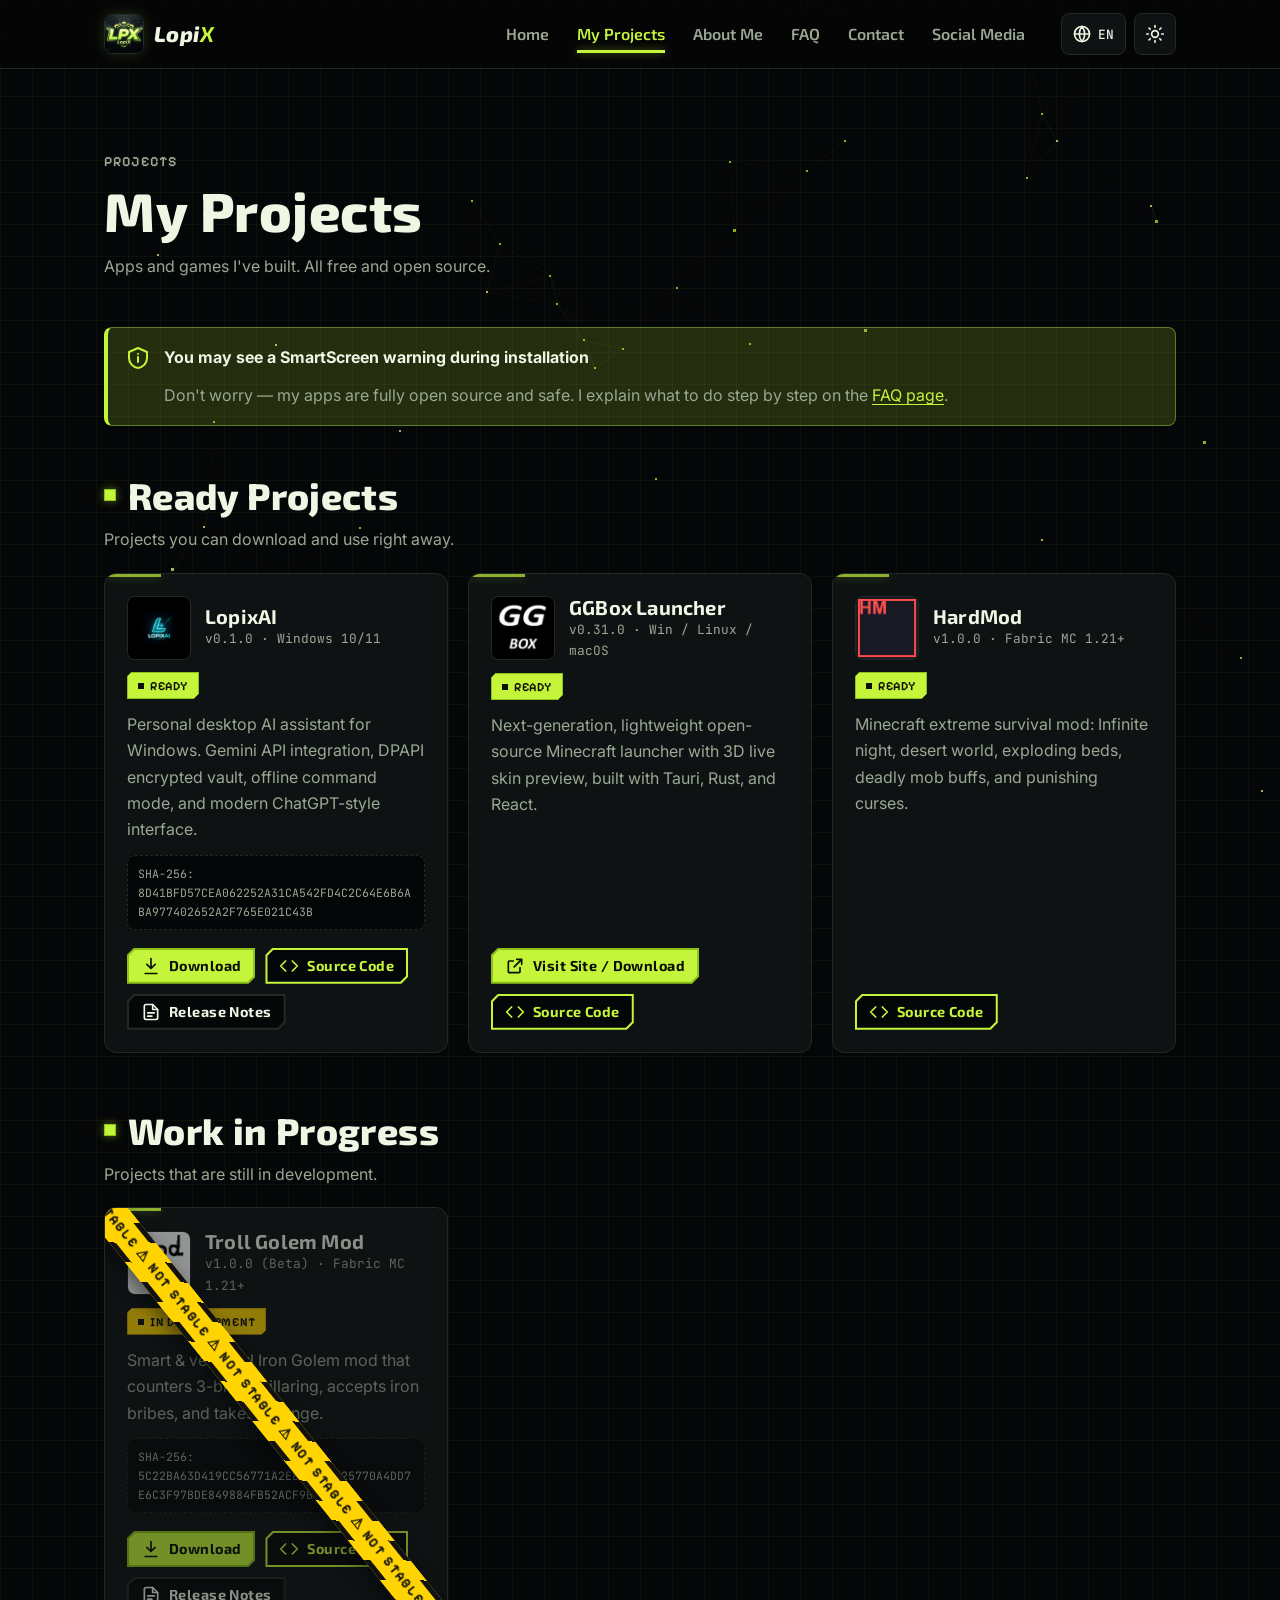
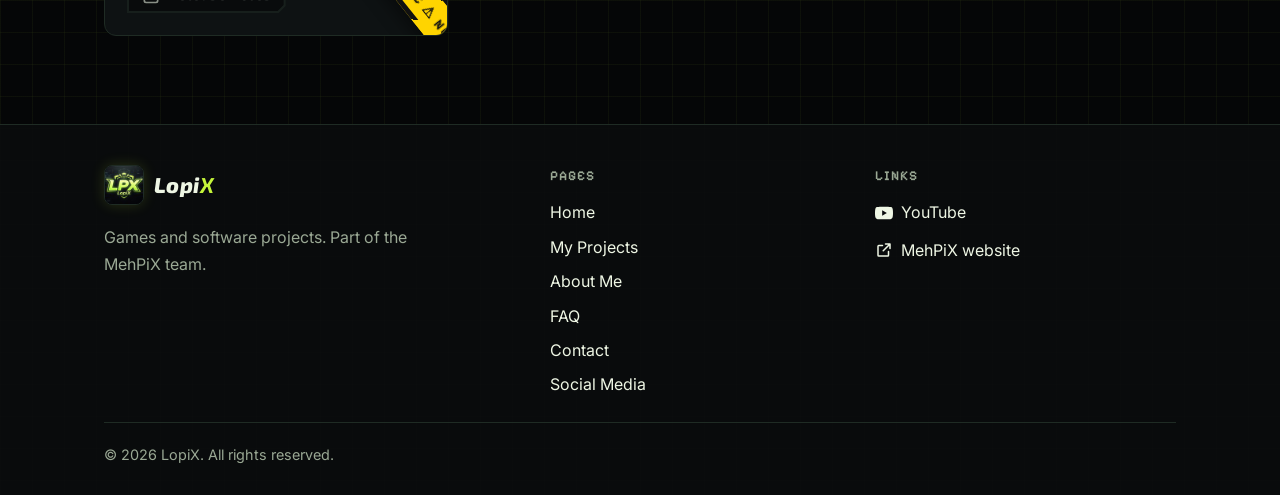
==== commit 1126a25a: "feat: download and release notes links updated for LopixAI and TrollGolemMod" ====
--- a/projelerim.html
+++ b/projelerim.html
@@ -99,8 +99,9 @@
               <p data-i18n="projects.lopixai.desc">Windows için yerel ve akıllı masaüstü yapay zeka asistanı. Gemini API entegrasyonu, çevrimdışı komut modu, DPAPI şifreli kasa ve ChatGPT tarzı modern arayüz.</p>
               <code class="hash">SHA-256: 8D41BFD57CEA062252A31CA542FD4C2C64E6B6ABA977402652A2F765E021C43B</code>
               <div class="card__actions">
-                <a class="btn btn--primary btn--sm" href="https://github.com/LopixSite/LopixAI/releases" target="_blank" rel="noopener"><span data-icon="download"></span><span data-i18n="projects.download">İndir</span></a>
+                <a class="btn btn--primary btn--sm" href="https://github.com/LopixSite/LopixAI/releases/download/v0.1.0/LopixAI.exe"><span data-icon="download"></span><span data-i18n="projects.download">İndir</span></a>
                 <a class="btn btn--sm" href="https://github.com/LopixSite/LopixAI" target="_blank" rel="noopener"><span data-icon="code"></span><span data-i18n="projects.source">Kaynak Kodu</span></a>
+                <a class="btn btn--quiet btn--sm" href="https://github.com/LopixSite/LopixAI/releases/tag/v0.1.0" target="_blank" rel="noopener"><span data-icon="notes"></span><span data-i18n="projects.notes">Sürüm Notları</span></a>
               </div>
             </article>
 
@@ -162,7 +163,9 @@
               <p data-i18n="projects.trollgolem.desc">3 blok kule yapıp saldıran oyuncuları cezalandıran, demir rüşvetini kabul eden ve zekice intikam alan akıllı Demir Golem Fabric modu.</p>
               <code class="hash">SHA-256: 5C22BA63D419CC56771A2E88F318725770A4DD7E6C3F97BDE849884FB52ACF9B</code>
               <div class="card__actions">
+                <a class="btn btn--primary btn--sm" href="https://github.com/LopixSite/TrollGolemMod/releases/download/v1.0.0-beta/trollgolem-1.0.0.jar"><span data-icon="download"></span><span data-i18n="projects.download">İndir (Jar)</span></a>
                 <a class="btn btn--sm" href="https://github.com/LopixSite/TrollGolemMod" target="_blank" rel="noopener"><span data-icon="code"></span><span data-i18n="projects.source">Kaynak Kodu</span></a>
+                <a class="btn btn--quiet btn--sm" href="https://github.com/LopixSite/TrollGolemMod/releases/tag/v1.0.0-beta" target="_blank" rel="noopener"><span data-icon="notes"></span><span data-i18n="projects.notes">Sürüm Notları</span></a>
               </div>
             </article>
           </div>
